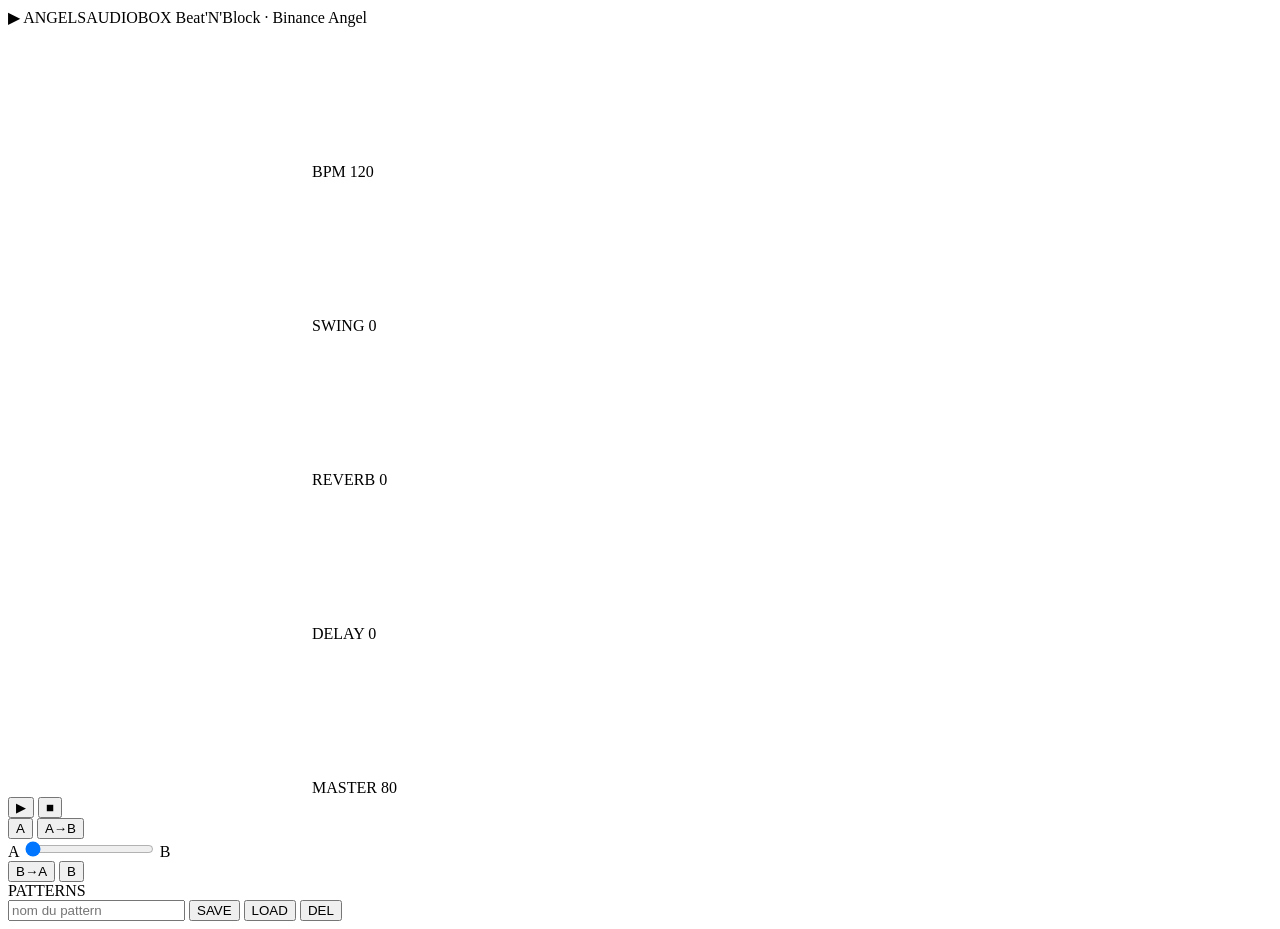
==== web/index.html @ d927934c "init AngelsAudioBox" ====
<!DOCTYPE html>
<html lang="fr">
<head>
  <meta charset="UTF-8" />
  <meta name="viewport" content="width=device-width, initial-scale=1.0" />
  <title>AngelsAudioBox — Beat'N'Block</title>
  <link rel="stylesheet" href="/css/style.css" />
</head>
<body>

<!-- ═══════════════════════════════════════════════════════ HEADER -->
<header class="header">
  <div class="brand">
    <span class="brand-logo">▶</span>
    <span class="brand-name">ANGELS<span class="brand-accent">AUDIO</span>BOX</span>
    <span class="brand-sub">Beat'N'Block · Binance Angel</span>
  </div>

  <div class="global-controls">
    <!-- Global knobs -->
    <div class="knob-group" id="global-knobs">
      <div class="knob-wrap">
        <canvas class="knob" data-name="BPM" data-min="40" data-max="240" data-value="120" data-step="1" tabindex="0"></canvas>
        <span class="knob-label">BPM</span>
        <span class="knob-val" data-for="BPM">120</span>
      </div>
      <div class="knob-wrap">
        <canvas class="knob" data-name="SWING" data-min="0" data-max="100" data-value="0" tabindex="0"></canvas>
        <span class="knob-label">SWING</span>
        <span class="knob-val" data-for="SWING">0</span>
      </div>
      <div class="knob-wrap">
        <canvas class="knob" data-name="REVERB" data-min="0" data-max="100" data-value="0" tabindex="0"></canvas>
        <span class="knob-label">REVERB</span>
        <span class="knob-val" data-for="REVERB">0</span>
      </div>
      <div class="knob-wrap">
        <canvas class="knob" data-name="DELAY" data-min="0" data-max="100" data-value="0" tabindex="0"></canvas>
        <span class="knob-label">DELAY</span>
        <span class="knob-val" data-for="DELAY">0</span>
      </div>
      <div class="knob-wrap">
        <canvas class="knob" data-name="MASTER" data-min="0" data-max="100" data-value="80" tabindex="0"></canvas>
        <span class="knob-label">MASTER</span>
        <span class="knob-val" data-for="MASTER">80</span>
      </div>
    </div>

    <!-- Transport -->
    <div class="transport">
      <button id="btn-play" class="btn-transport btn-play" title="Play / Stop">▶</button>
      <button id="btn-reset" class="btn-transport" title="Reset">■</button>
    </div>
  </div>
</header>

<!-- ═══════════════════════════════════════════════════════ A/B SYSTEM -->
<section class="ab-bar">
  <button id="btn-a" class="ab-btn active" data-set="A">A</button>
  <button id="btn-copy-ab" class="ab-copy" title="Copy A → B">A→B</button>
  <div class="crossfader-wrap">
    <span class="cf-label">A</span>
    <input type="range" id="crossfader" min="0" max="100" value="0" class="crossfader" />
    <span class="cf-label">B</span>
  </div>
  <button id="btn-copy-ba" class="ab-copy" title="Copy B → A">B→A</button>
  <button id="btn-b" class="ab-btn" data-set="B">B</button>
</section>

<!-- ═══════════════════════════════════════════════════════ TRACKS -->
<main class="tracks-container" id="tracks-container">
  <!-- Tracks injected by track.js -->
</main>

<!-- ═══════════════════════════════════════════════════════ PATTERNS BAR -->
<footer class="patterns-bar">
  <span class="patterns-label">PATTERNS</span>
  <div class="patterns-list" id="patterns-list"></div>
  <input type="text" id="pattern-name" class="pattern-input" placeholder="nom du pattern" />
  <button id="btn-save" class="btn-pattern">SAVE</button>
  <button id="btn-load" class="btn-pattern">LOAD</button>
  <button id="btn-delete" class="btn-pattern btn-del">DEL</button>
</footer>

<!-- ═══════════════════════════════════════════════════════ SCRIPTS -->
<script src="/js/knob.js"></script>
<script src="/js/expressions.js"></script>
<script src="/js/audio.js"></script>
<script src="/js/sequencer.js"></script>
<script src="/js/track.js"></script>
<script src="/js/ab-system.js"></script>
<script src="/js/ws-client.js"></script>
<script src="/js/app.js"></script>
</body>
</html>
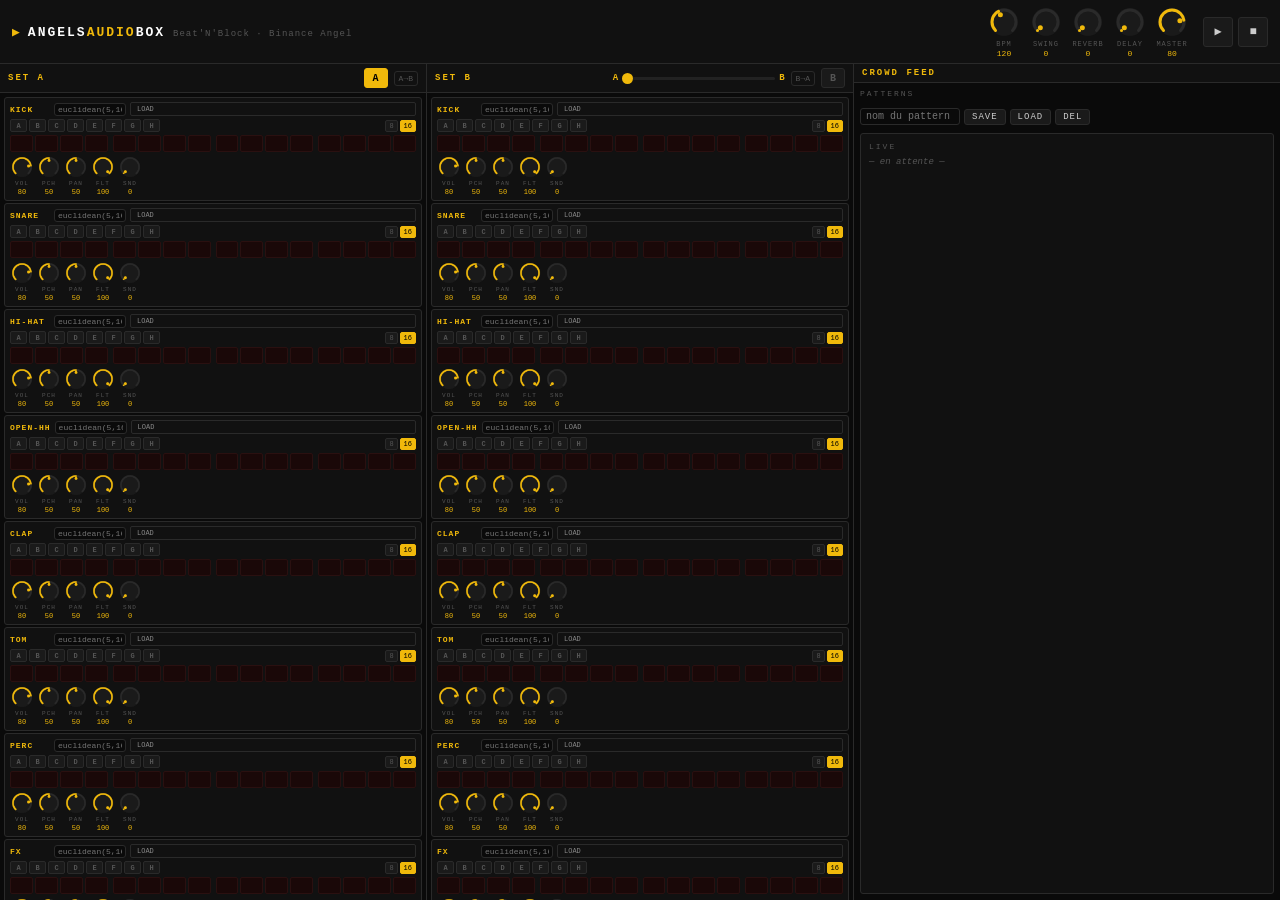
==== commit 30b0e627: "add samples and web for v1.0 release Co-Authored-By: Claude Sonnet 4.6 <noreply@anthropic.com>" ====
--- a/web/index.html
+++ b/web/index.html
@@ -4,11 +4,11 @@
   <meta charset="UTF-8" />
   <meta name="viewport" content="width=device-width, initial-scale=1.0" />
   <title>AngelsAudioBox — Beat'N'Block</title>
-  <link rel="stylesheet" href="/css/style.css" />
+  <link rel="stylesheet" href="css/style.css" />
 </head>
 <body>
 
-<!-- ═══════════════════════════════════════════════════════ HEADER -->
+<!-- ═══════════════════════════════════ HEADER -->
 <header class="header">
   <div class="brand">
     <span class="brand-logo">▶</span>
@@ -17,7 +17,6 @@
   </div>
 
   <div class="global-controls">
-    <!-- Global knobs -->
     <div class="knob-group" id="global-knobs">
       <div class="knob-wrap">
         <canvas class="knob" data-name="BPM" data-min="40" data-max="240" data-value="120" data-step="1" tabindex="0"></canvas>
@@ -46,7 +45,6 @@
       </div>
     </div>
 
-    <!-- Transport -->
     <div class="transport">
       <button id="btn-play" class="btn-transport btn-play" title="Play / Stop">▶</button>
       <button id="btn-reset" class="btn-transport" title="Reset">■</button>
@@ -54,42 +52,70 @@
   </div>
 </header>
 
-<!-- ═══════════════════════════════════════════════════════ A/B SYSTEM -->
-<section class="ab-bar">
-  <button id="btn-a" class="ab-btn active" data-set="A">A</button>
-  <button id="btn-copy-ab" class="ab-copy" title="Copy A → B">A→B</button>
-  <div class="crossfader-wrap">
-    <span class="cf-label">A</span>
-    <input type="range" id="crossfader" min="0" max="100" value="0" class="crossfader" />
-    <span class="cf-label">B</span>
-  </div>
-  <button id="btn-copy-ba" class="ab-copy" title="Copy B → A">B→A</button>
-  <button id="btn-b" class="ab-btn" data-set="B">B</button>
-</section>
+<!-- ═══════════════════════════════════ 3-COLUMN GRID -->
+<main class="main-grid">
 
-<!-- ═══════════════════════════════════════════════════════ TRACKS -->
-<main class="tracks-container" id="tracks-container">
-  <!-- Tracks injected by track.js -->
+  <!-- ── COL 1 : SET A ── -->
+  <section class="set-col" id="col-a">
+    <div class="set-header">
+      <span class="set-label">SET A</span>
+      <button class="ab-btn active" id="btn-a">A</button>
+      <button class="ab-copy" id="btn-copy-ab" title="Copy A → B">A→B</button>
+    </div>
+    <div class="tracks-container" id="tracks-a"></div>
+  </section>
+
+  <!-- ── COL 2 : SET B ── -->
+  <section class="set-col" id="col-b">
+    <div class="set-header">
+      <span class="set-label">SET B</span>
+      <div class="crossfader-wrap">
+        <span class="cf-label">A</span>
+        <input type="range" id="crossfader" min="0" max="100" value="0" class="crossfader" />
+        <span class="cf-label">B</span>
+      </div>
+      <button class="ab-copy" id="btn-copy-ba" title="Copy B → A">B→A</button>
+      <button class="ab-btn" id="btn-b">B</button>
+    </div>
+    <div class="tracks-container" id="tracks-b"></div>
+  </section>
+
+  <!-- ── COL 3 : CROWD FEED ── -->
+  <section class="set-col" id="col-crowd">
+    <div class="set-header">
+      <span class="set-label">CROWD FEED</span>
+    </div>
+    <div class="crowd-feed">
+
+      <div class="patterns-section">
+        <span class="patterns-label">PATTERNS</span>
+        <div class="patterns-list" id="patterns-list"></div>
+        <div class="pattern-row">
+          <input type="text" id="pattern-name" class="pattern-input" placeholder="nom du pattern" />
+          <button id="btn-save"   class="btn-pattern">SAVE</button>
+          <button id="btn-load"   class="btn-pattern">LOAD</button>
+          <button id="btn-delete" class="btn-pattern btn-del">DEL</button>
+        </div>
+      </div>
+
+      <div class="crowd-live" id="crowd-live">
+        <div class="crowd-title">LIVE</div>
+        <div class="crowd-empty" id="crowd-empty">— en attente —</div>
+      </div>
+
+    </div>
+  </section>
+
 </main>
 
-<!-- ═══════════════════════════════════════════════════════ PATTERNS BAR -->
-<footer class="patterns-bar">
-  <span class="patterns-label">PATTERNS</span>
-  <div class="patterns-list" id="patterns-list"></div>
-  <input type="text" id="pattern-name" class="pattern-input" placeholder="nom du pattern" />
-  <button id="btn-save" class="btn-pattern">SAVE</button>
-  <button id="btn-load" class="btn-pattern">LOAD</button>
-  <button id="btn-delete" class="btn-pattern btn-del">DEL</button>
-</footer>
-
-<!-- ═══════════════════════════════════════════════════════ SCRIPTS -->
-<script src="/js/knob.js"></script>
-<script src="/js/expressions.js"></script>
-<script src="/js/audio.js"></script>
-<script src="/js/sequencer.js"></script>
-<script src="/js/track.js"></script>
-<script src="/js/ab-system.js"></script>
-<script src="/js/ws-client.js"></script>
-<script src="/js/app.js"></script>
+<!-- ═══════════════════════════════════ SCRIPTS -->
+<script src="js/knob.js"></script>
+<script src="js/expressions.js"></script>
+<script src="js/audio.js"></script>
+<script src="js/sequencer.js"></script>
+<script src="js/track.js"></script>
+<script src="js/ab-system.js"></script>
+<script src="js/ws-client.js"></script>
+<script src="js/app.js"></script>
 </body>
 </html>
--- a/web/css/style.css
+++ b/web/css/style.css
@@ -0,0 +1,494 @@
+/* ── Reset & base ─────────────────────────────────────────────────────── */
+*, *::before, *::after { box-sizing: border-box; margin: 0; padding: 0; }
+
+:root {
+  --yellow:         #F0B90B;
+  --yellow-dim:     #a07a06;
+  --bg:             #0a0a0a;
+  --bg2:            #111111;
+  --bg3:            #1a1a1a;
+  --bg4:            #222222;
+  --border:         #2a2a2a;
+  --text:           #cccccc;
+  --text-dim:       #555555;
+  --step-off-bg:    #1a0808;
+  --step-off-bd:    #2a1010;
+  --step-on-bg:     #dd2200;
+  --step-on-bd:     #ff3300;
+  --step-cur-bg:    #ff6644;
+  --radius:         3px;
+  --font:           'Courier New', Courier, monospace;
+}
+
+html, body {
+  background: var(--bg);
+  color: var(--text);
+  font-family: var(--font);
+  font-size: 11px;
+  height: 100vh;
+  overflow: hidden;
+  display: flex;
+  flex-direction: column;
+}
+
+::-webkit-scrollbar { width: 4px; background: var(--bg2); }
+::-webkit-scrollbar-thumb { background: var(--bg4); border-radius: 2px; }
+::selection { background: var(--yellow); color: #000; }
+
+/* ── Header ───────────────────────────────────────────────────────────── */
+.header {
+  display: flex;
+  align-items: center;
+  justify-content: space-between;
+  padding: 5px 12px;
+  background: var(--bg2);
+  border-bottom: 1px solid var(--border);
+  flex-shrink: 0;
+  gap: 12px;
+}
+
+.brand { display: flex; align-items: baseline; gap: 8px; }
+.brand-logo { color: var(--yellow); font-size: 13px; }
+.brand-name { font-size: 13px; font-weight: bold; letter-spacing: 2px; color: #fff; }
+.brand-accent { color: var(--yellow); }
+.brand-sub { font-size: 9px; color: var(--text-dim); letter-spacing: 1px; }
+
+.global-controls { display: flex; align-items: center; gap: 14px; }
+
+/* ── Knob ─────────────────────────────────────────────────────────────── */
+.knob-group { display: flex; gap: 8px; align-items: flex-end; }
+
+.knob-wrap {
+  display: flex;
+  flex-direction: column;
+  align-items: center;
+  gap: 1px;
+}
+
+.knob {
+  width: 34px;
+  height: 34px;
+  cursor: ns-resize;
+  border-radius: 50%;
+  outline: none;
+  display: block;
+}
+.knob:focus { box-shadow: 0 0 0 2px var(--yellow); }
+
+.knob-label {
+  font-size: 7px;
+  letter-spacing: 1px;
+  color: var(--text-dim);
+  text-transform: uppercase;
+}
+.knob-val {
+  font-size: 8px;
+  color: var(--yellow);
+  min-width: 22px;
+  text-align: center;
+}
+
+/* ── Transport ────────────────────────────────────────────────────────── */
+.transport { display: flex; gap: 5px; }
+
+.btn-transport {
+  background: var(--bg3);
+  border: 1px solid var(--border);
+  color: var(--text);
+  font-family: var(--font);
+  font-size: 12px;
+  width: 30px;
+  height: 30px;
+  border-radius: var(--radius);
+  cursor: pointer;
+  display: flex;
+  align-items: center;
+  justify-content: center;
+  transition: background 0.1s, color 0.1s;
+}
+.btn-transport:hover { background: var(--bg4); color: var(--yellow); }
+.btn-play.playing { color: var(--yellow); border-color: var(--yellow); box-shadow: 0 0 8px #F0B90B44; }
+
+/* ── Main 3-column grid ───────────────────────────────────────────────── */
+.main-grid {
+  display: grid;
+  grid-template-columns: 1fr 1fr 1fr;
+  flex: 1;
+  overflow: hidden;
+  gap: 1px;
+  background: var(--border);
+}
+
+/* ── Set column ───────────────────────────────────────────────────────── */
+.set-col {
+  display: flex;
+  flex-direction: column;
+  overflow: hidden;
+  background: var(--bg);
+}
+
+.set-header {
+  display: flex;
+  align-items: center;
+  gap: 6px;
+  padding: 4px 8px;
+  background: var(--bg2);
+  border-bottom: 1px solid var(--border);
+  flex-shrink: 0;
+}
+
+.set-label {
+  font-size: 9px;
+  font-weight: bold;
+  letter-spacing: 2px;
+  color: var(--yellow);
+  flex: 1;
+}
+
+/* ── A/B controls ─────────────────────────────────────────────────────── */
+.ab-btn {
+  background: var(--bg3);
+  border: 1px solid var(--border);
+  color: var(--text-dim);
+  font-family: var(--font);
+  font-size: 10px;
+  font-weight: bold;
+  width: 24px;
+  height: 20px;
+  border-radius: var(--radius);
+  cursor: pointer;
+  transition: all 0.1s;
+}
+.ab-btn.active { background: var(--yellow); color: #000; border-color: var(--yellow); }
+.ab-btn:hover:not(.active) { border-color: var(--yellow); color: var(--yellow); }
+
+.ab-copy {
+  background: transparent;
+  border: 1px solid var(--border);
+  color: var(--text-dim);
+  font-family: var(--font);
+  font-size: 8px;
+  padding: 2px 4px;
+  border-radius: var(--radius);
+  cursor: pointer;
+}
+.ab-copy:hover { border-color: var(--yellow); color: var(--yellow); }
+
+.crossfader-wrap { display: flex; align-items: center; gap: 4px; flex: 1; }
+.cf-label { font-size: 9px; font-weight: bold; color: var(--yellow); }
+
+.crossfader {
+  flex: 1;
+  -webkit-appearance: none;
+  appearance: none;
+  height: 3px;
+  background: var(--bg4);
+  border-radius: 2px;
+  outline: none;
+}
+.crossfader::-webkit-slider-thumb {
+  -webkit-appearance: none;
+  width: 11px; height: 11px;
+  background: var(--yellow);
+  border-radius: 50%;
+  cursor: pointer;
+}
+.crossfader::-moz-range-thumb {
+  width: 11px; height: 11px;
+  background: var(--yellow);
+  border-radius: 50%;
+  cursor: pointer;
+  border: none;
+}
+
+/* ── Tracks container ─────────────────────────────────────────────────── */
+.tracks-container {
+  display: flex;
+  flex-direction: column;
+  gap: 2px;
+  padding: 4px;
+  overflow-y: auto;
+  flex: 1;
+}
+
+/* ── Track ────────────────────────────────────────────────────────────── */
+.track {
+  display: flex;
+  flex-direction: column;
+  gap: 3px;
+  background: var(--bg2);
+  border: 1px solid var(--border);
+  border-radius: var(--radius);
+  padding: 4px 5px;
+  transition: border-color 0.15s;
+}
+.track:hover { border-color: #303030; }
+.track.drag-over { border-color: var(--yellow); }
+
+/* Row 1: name + expr + drop */
+.track-top {
+  display: flex;
+  align-items: center;
+  gap: 4px;
+}
+
+.track-name {
+  font-size: 8px;
+  font-weight: bold;
+  color: var(--yellow);
+  letter-spacing: 1px;
+  text-transform: uppercase;
+  white-space: nowrap;
+  min-width: 40px;
+}
+
+.track-expr {
+  background: var(--bg);
+  border: 1px solid var(--border);
+  color: var(--yellow);
+  font-family: var(--font);
+  font-size: 8px;
+  padding: 1px 3px;
+  border-radius: var(--radius);
+  width: 72px;
+  flex-shrink: 0;
+  outline: none;
+}
+.track-expr:focus { border-color: var(--yellow); }
+.track-expr.error { border-color: #ff4400; color: #ff4400; }
+
+.sample-drop {
+  border: 1px dashed var(--border);
+  border-radius: var(--radius);
+  padding: 1px 5px;
+  font-size: 8px;
+  color: var(--text-dim);
+  cursor: pointer;
+  overflow: hidden;
+  text-overflow: ellipsis;
+  white-space: nowrap;
+  flex: 1;
+  min-width: 0;
+  transition: border-color 0.1s, color 0.1s;
+}
+.sample-drop:hover, .track.drag-over .sample-drop { border-color: var(--yellow); color: var(--yellow); }
+.sample-drop.loaded { border-color: var(--yellow-dim); color: var(--text); border-style: solid; }
+
+.drop-btn {
+  cursor: pointer;
+  font-size: 7px;
+  color: #888;
+  border: 1px solid #2a2a2a;
+  padding: 2px 6px;
+  border-radius: 2px;
+  white-space: nowrap;
+  margin-left: auto;
+  transition: all 0.1s;
+}
+.drop-btn:hover {
+  border-color: #F0B90B;
+  color: #F0B90B;
+}
+
+/* Row 2: slots A–H + steps toggle */
+.track-slots {
+  display: flex;
+  align-items: center;
+  gap: 2px;
+}
+
+.slot-btn {
+  background: var(--bg3);
+  border: 1px solid var(--border);
+  color: var(--text-dim);
+  font-family: var(--font);
+  font-size: 7px;
+  font-weight: bold;
+  width: 17px;
+  height: 13px;
+  border-radius: 2px;
+  cursor: pointer;
+  padding: 0;
+  transition: all 0.08s;
+  line-height: 13px;
+  text-align: center;
+}
+.slot-btn:hover { border-color: var(--yellow); color: var(--yellow); }
+.slot-btn.filled { border-color: #dd2200; color: #dd2200; }
+.slot-btn.active { background: var(--yellow); color: #000; border-color: var(--yellow); }
+
+.slot-sep { flex: 1; }
+
+.steps-toggle { display: flex; gap: 2px; margin-left: 2px; }
+.steps-btn {
+  background: var(--bg3);
+  border: 1px solid var(--border);
+  color: var(--text-dim);
+  font-family: var(--font);
+  font-size: 7px;
+  padding: 1px 3px;
+  border-radius: 2px;
+  cursor: pointer;
+}
+.steps-btn.active { background: var(--yellow); color: #000; border-color: var(--yellow); }
+
+/* Row 3: step grid */
+.track-grid { display: flex; flex-direction: column; gap: 2px; }
+
+.step-row {
+  display: flex;
+  gap: 2px;
+  align-items: center;
+}
+
+.step {
+  flex: 1;
+  min-width: 12px;
+  max-width: 26px;
+  height: 17px;
+  background: var(--step-off-bg);
+  border: 1px solid var(--step-off-bd);
+  border-radius: 2px;
+  cursor: pointer;
+  position: relative;
+  user-select: none;
+  transition: background 0.04s;
+  flex-shrink: 0;
+}
+
+.step.active {
+  background: var(--step-on-bg);
+  border-color: var(--step-on-bd);
+  box-shadow: 0 0 4px #dd220066;
+}
+
+.step.current {
+  background: var(--step-cur-bg);
+  outline: 1px solid #fff;
+  outline-offset: -2px;
+}
+.step.active.current {
+  background: var(--step-cur-bg);
+  outline: 1px solid #fff;
+  outline-offset: -2px;
+}
+
+/* beat group spacing every 4 steps */
+.step-row.s16 .step:nth-child(4n+1):not(:first-child) { margin-left: 3px; }
+
+/* Row 4: knobs */
+.track-knobs {
+  display: flex;
+  gap: 3px;
+  align-items: flex-end;
+}
+.track-knobs .knob { width: 24px; height: 24px; }
+.track-knobs .knob-label { font-size: 6px; }
+.track-knobs .knob-val { font-size: 7px; min-width: 18px; }
+
+/* ── Crowd feed column ────────────────────────────────────────────────── */
+.crowd-feed {
+  flex: 1;
+  overflow-y: auto;
+  padding: 6px;
+  display: flex;
+  flex-direction: column;
+  gap: 8px;
+}
+
+/* Patterns section */
+.patterns-section {
+  display: flex;
+  flex-direction: column;
+  gap: 5px;
+}
+
+.patterns-label {
+  font-size: 8px;
+  letter-spacing: 2px;
+  color: var(--text-dim);
+}
+
+.patterns-list { display: flex; gap: 3px; flex-wrap: wrap; }
+
+.pattern-chip {
+  background: var(--bg3);
+  border: 1px solid var(--border);
+  color: var(--text);
+  font-family: var(--font);
+  font-size: 9px;
+  padding: 2px 6px;
+  border-radius: var(--radius);
+  cursor: pointer;
+  transition: all 0.1s;
+}
+.pattern-chip:hover { border-color: var(--yellow); color: var(--yellow); }
+.pattern-chip.selected { background: var(--yellow); color: #000; border-color: var(--yellow); }
+
+.pattern-row {
+  display: flex;
+  gap: 4px;
+  align-items: center;
+  flex-wrap: wrap;
+}
+
+.pattern-input {
+  background: var(--bg);
+  border: 1px solid var(--border);
+  color: var(--yellow);
+  font-family: var(--font);
+  font-size: 10px;
+  padding: 2px 5px;
+  border-radius: var(--radius);
+  outline: none;
+  width: 100px;
+}
+.pattern-input:focus { border-color: var(--yellow); }
+
+.btn-pattern {
+  background: var(--bg3);
+  border: 1px solid var(--border);
+  color: var(--text);
+  font-family: var(--font);
+  font-size: 9px;
+  letter-spacing: 1px;
+  padding: 2px 7px;
+  border-radius: var(--radius);
+  cursor: pointer;
+  transition: all 0.1s;
+}
+.btn-pattern:hover { border-color: var(--yellow); color: var(--yellow); }
+.btn-del:hover { border-color: #ff4400; color: #ff4400; }
+
+/* Crowd live feed */
+.crowd-live {
+  flex: 1;
+  border: 1px solid var(--border);
+  border-radius: var(--radius);
+  background: var(--bg2);
+  padding: 8px;
+  overflow-y: auto;
+  min-height: 80px;
+}
+
+.crowd-title {
+  font-size: 8px;
+  letter-spacing: 2px;
+  color: var(--text-dim);
+  margin-bottom: 6px;
+}
+
+.crowd-item {
+  padding: 3px 0;
+  border-bottom: 1px solid var(--border);
+  font-size: 9px;
+  color: var(--text-dim);
+}
+.crowd-item:last-child { border-bottom: none; }
+.crowd-item .crowd-tag { color: var(--yellow); }
+
+.crowd-empty {
+  font-size: 9px;
+  color: var(--text-dim);
+  font-style: italic;
+}
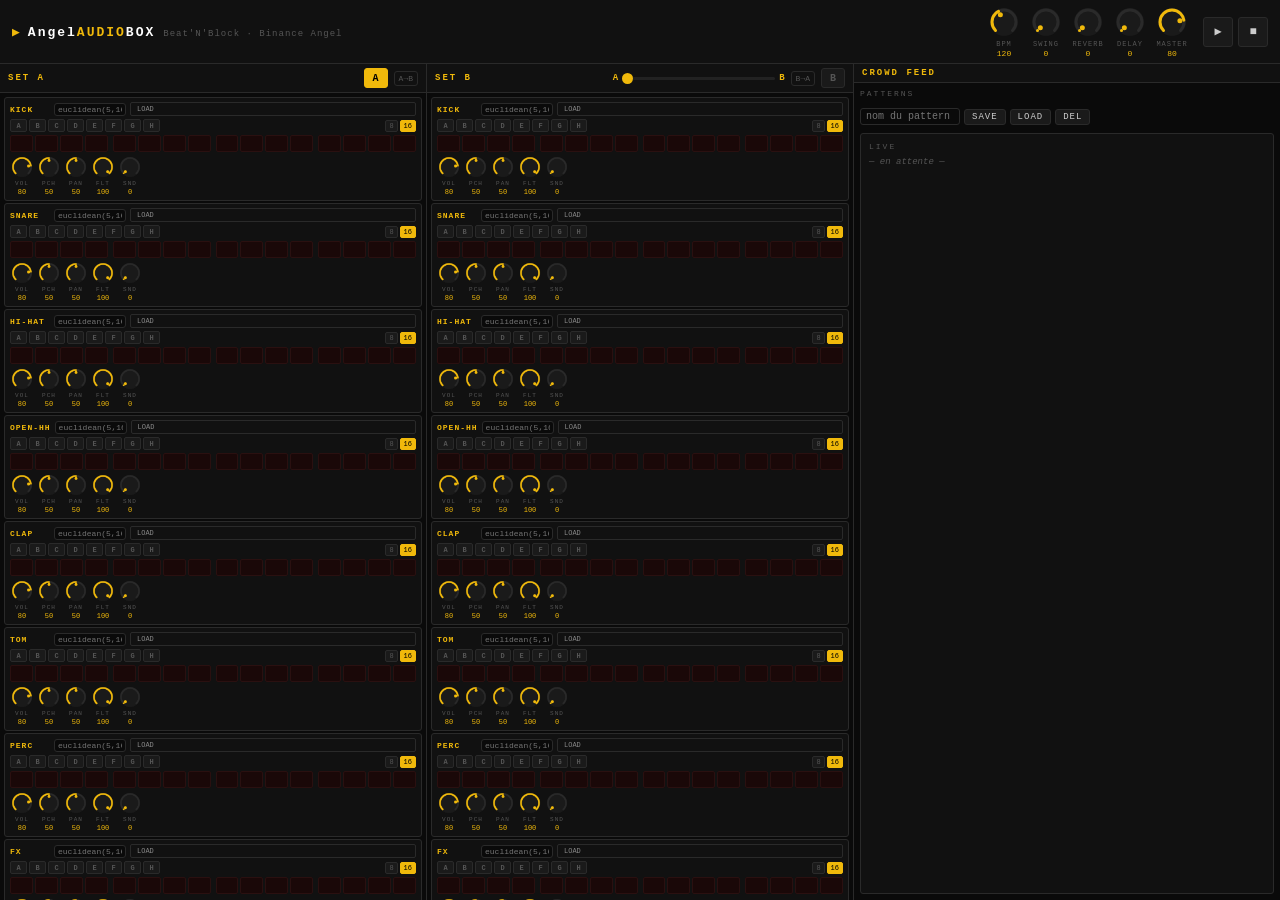
==== commit d714d5a5: "Update index.html" ====
--- a/web/index.html
+++ b/web/index.html
@@ -3,7 +3,7 @@
 <head>
   <meta charset="UTF-8" />
   <meta name="viewport" content="width=device-width, initial-scale=1.0" />
-  <title>AngelsAudioBox — Beat'N'Block</title>
+  <title>Live Drum Machine</title>
   <link rel="stylesheet" href="css/style.css" />
 </head>
 <body>
@@ -12,7 +12,7 @@
 <header class="header">
   <div class="brand">
     <span class="brand-logo">▶</span>
-    <span class="brand-name">ANGELS<span class="brand-accent">AUDIO</span>BOX</span>
+    <span class="brand-name">Angel<span class="brand-accent">AUDIO</span>BOX</span>
     <span class="brand-sub">Beat'N'Block · Binance Angel</span>
   </div>
 
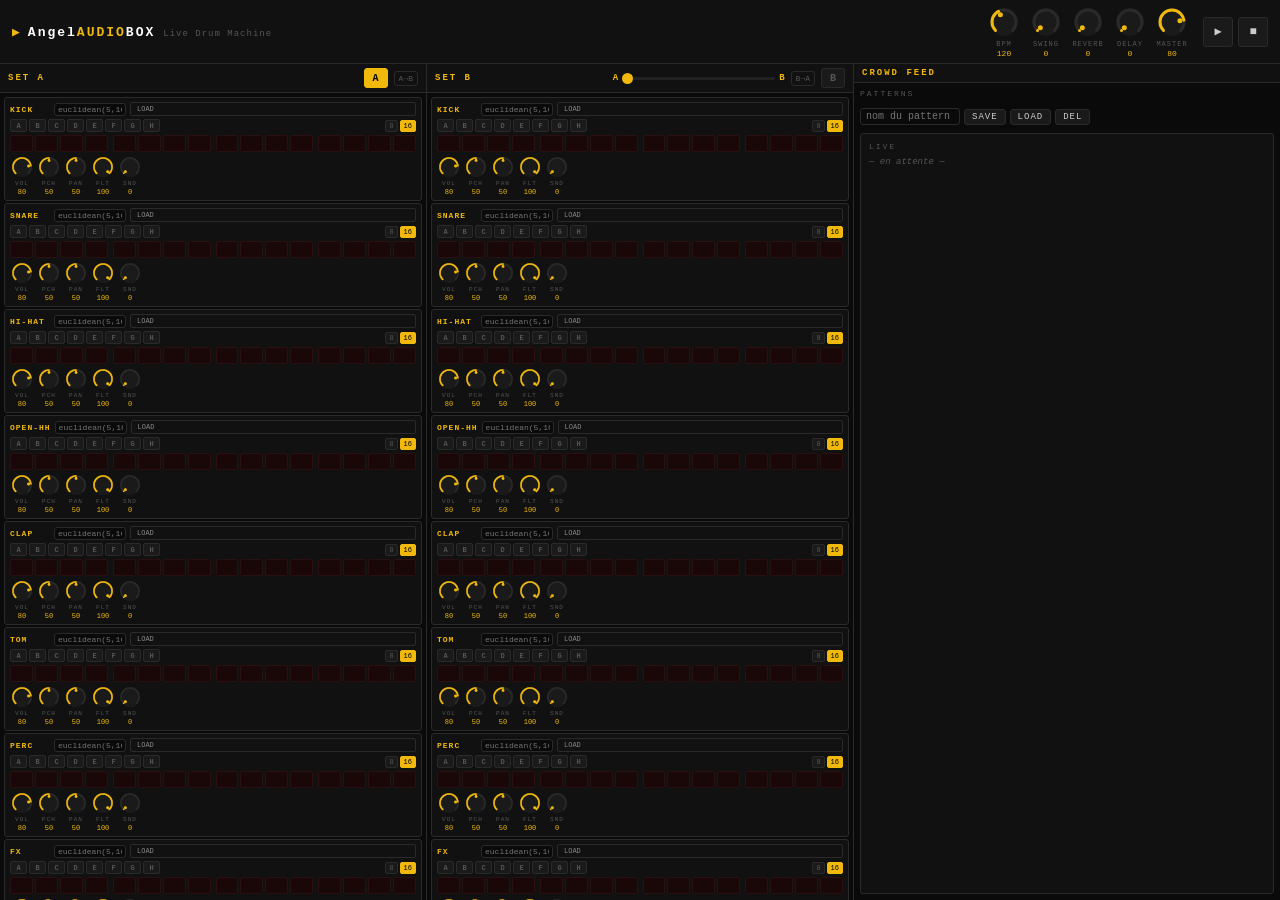
==== commit 4fc42dd9: "neutral branding" ====
--- a/web/index.html
+++ b/web/index.html
@@ -3,7 +3,7 @@
 <head>
   <meta charset="UTF-8" />
   <meta name="viewport" content="width=device-width, initial-scale=1.0" />
-  <title>Live Drum Machine</title>
+  <title>AngelsAudioBox — Live Drum Machine</title>
   <link rel="stylesheet" href="css/style.css" />
 </head>
 <body>
@@ -13,7 +13,7 @@
   <div class="brand">
     <span class="brand-logo">▶</span>
     <span class="brand-name">Angel<span class="brand-accent">AUDIO</span>BOX</span>
-    <span class="brand-sub">Beat'N'Block · Binance Angel</span>
+    <span class="brand-sub">Live Drum Machine</span>
   </div>
 
   <div class="global-controls">
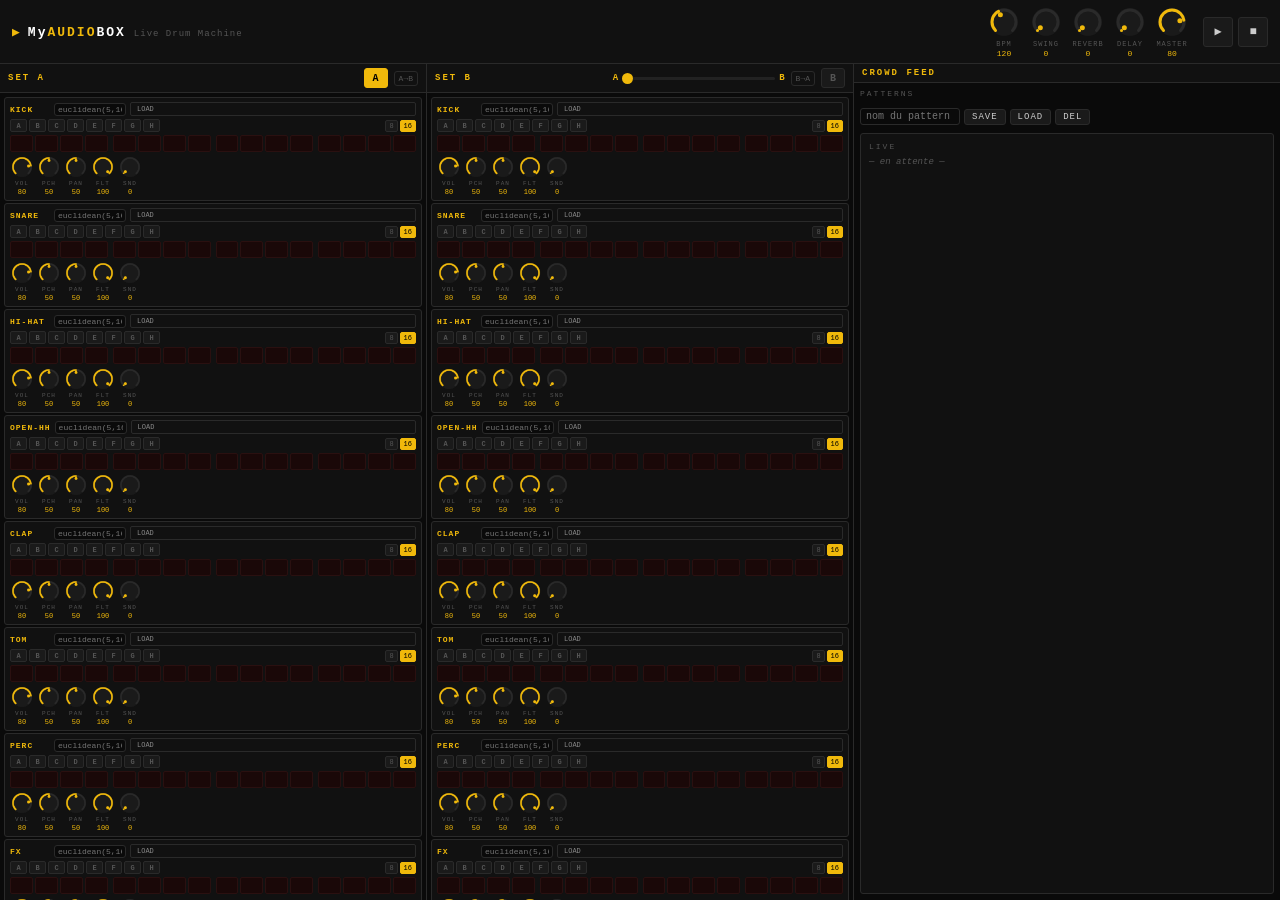
==== commit 25057188: "rename to MyAudioBox" ====
--- a/web/index.html
+++ b/web/index.html
@@ -3,7 +3,7 @@
 <head>
   <meta charset="UTF-8" />
   <meta name="viewport" content="width=device-width, initial-scale=1.0" />
-  <title>AngelsAudioBox — Live Drum Machine</title>
+  <title>MyAudioBox — Live Drum Machine</title>
   <link rel="stylesheet" href="css/style.css" />
 </head>
 <body>
@@ -12,7 +12,7 @@
 <header class="header">
   <div class="brand">
     <span class="brand-logo">▶</span>
-    <span class="brand-name">Angel<span class="brand-accent">AUDIO</span>BOX</span>
+    <span class="brand-name">My<span class="brand-accent">AUDIO</span>BOX</span>
     <span class="brand-sub">Live Drum Machine</span>
   </div>
 
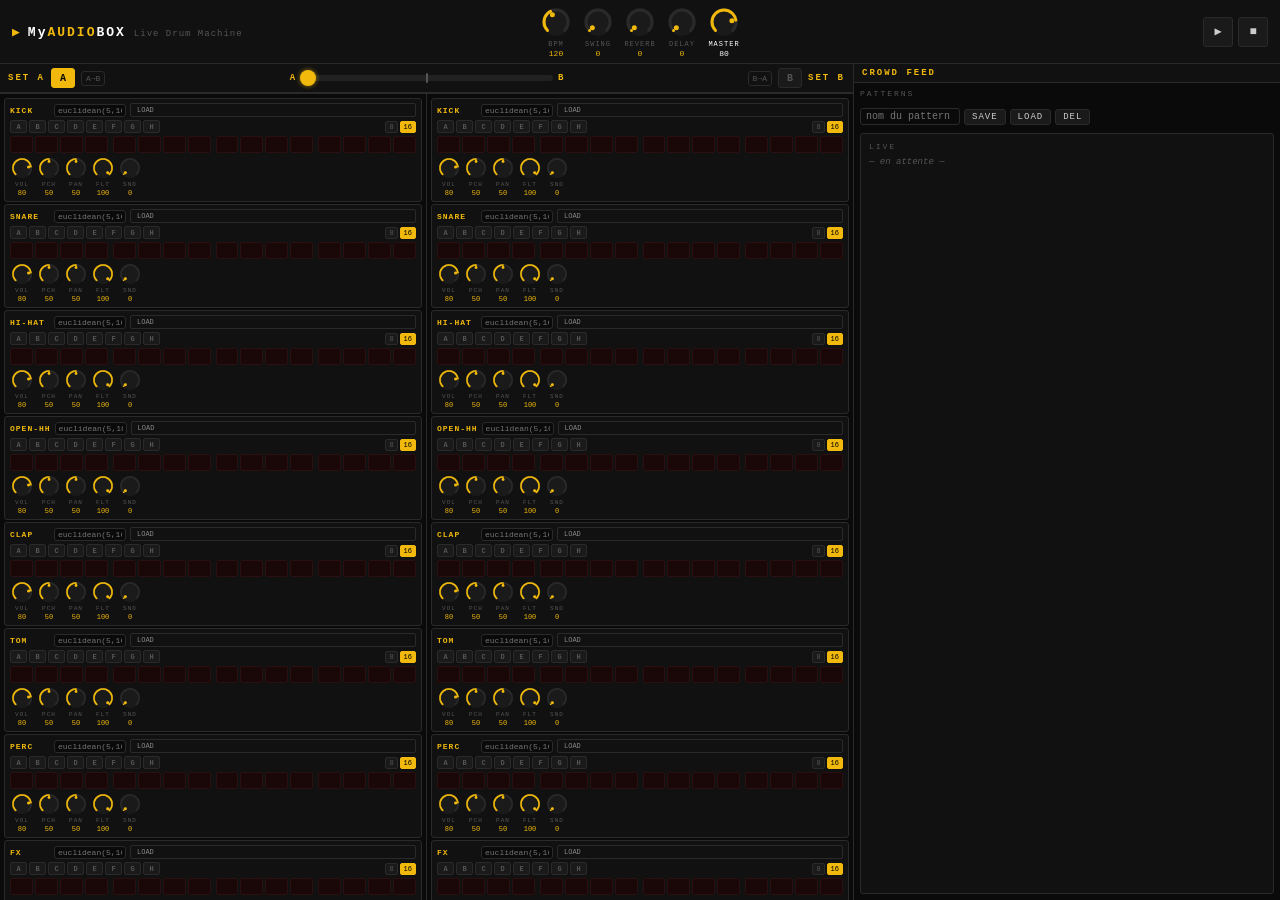
==== commit bef73e5b: "UI: crossfader visible, step cursor on Set B, unified AB header, centered knobs, MASTER in white" ====
--- a/web/index.html
+++ b/web/index.html
@@ -16,67 +16,74 @@
     <span class="brand-sub">Live Drum Machine</span>
   </div>
 
-  <div class="global-controls">
-    <div class="knob-group" id="global-knobs">
-      <div class="knob-wrap">
-        <canvas class="knob" data-name="BPM" data-min="40" data-max="240" data-value="120" data-step="1" tabindex="0"></canvas>
-        <span class="knob-label">BPM</span>
-        <span class="knob-val" data-for="BPM">120</span>
-      </div>
-      <div class="knob-wrap">
-        <canvas class="knob" data-name="SWING" data-min="0" data-max="100" data-value="0" tabindex="0"></canvas>
-        <span class="knob-label">SWING</span>
-        <span class="knob-val" data-for="SWING">0</span>
-      </div>
-      <div class="knob-wrap">
-        <canvas class="knob" data-name="REVERB" data-min="0" data-max="100" data-value="0" tabindex="0"></canvas>
-        <span class="knob-label">REVERB</span>
-        <span class="knob-val" data-for="REVERB">0</span>
-      </div>
-      <div class="knob-wrap">
-        <canvas class="knob" data-name="DELAY" data-min="0" data-max="100" data-value="0" tabindex="0"></canvas>
-        <span class="knob-label">DELAY</span>
-        <span class="knob-val" data-for="DELAY">0</span>
-      </div>
-      <div class="knob-wrap">
-        <canvas class="knob" data-name="MASTER" data-min="0" data-max="100" data-value="80" tabindex="0"></canvas>
-        <span class="knob-label">MASTER</span>
-        <span class="knob-val" data-for="MASTER">80</span>
-      </div>
+  <div class="knob-group" id="global-knobs">
+    <div class="knob-wrap">
+      <canvas class="knob" data-name="BPM" data-min="40" data-max="240" data-value="120" data-step="1" tabindex="0"></canvas>
+      <span class="knob-label">BPM</span>
+      <span class="knob-val" data-for="BPM">120</span>
     </div>
+    <div class="knob-wrap">
+      <canvas class="knob" data-name="SWING" data-min="0" data-max="100" data-value="0" tabindex="0"></canvas>
+      <span class="knob-label">SWING</span>
+      <span class="knob-val" data-for="SWING">0</span>
+    </div>
+    <div class="knob-wrap">
+      <canvas class="knob" data-name="REVERB" data-min="0" data-max="100" data-value="0" tabindex="0"></canvas>
+      <span class="knob-label">REVERB</span>
+      <span class="knob-val" data-for="REVERB">0</span>
+    </div>
+    <div class="knob-wrap">
+      <canvas class="knob" data-name="DELAY" data-min="0" data-max="100" data-value="0" tabindex="0"></canvas>
+      <span class="knob-label">DELAY</span>
+      <span class="knob-val" data-for="DELAY">0</span>
+    </div>
+    <div class="knob-wrap knob-wrap--master">
+      <canvas class="knob" data-name="MASTER" data-min="0" data-max="100" data-value="80" tabindex="0"></canvas>
+      <span class="knob-label">MASTER</span>
+      <span class="knob-val" data-for="MASTER">80</span>
+    </div>
+  </div>
 
-    <div class="transport">
-      <button id="btn-play" class="btn-transport btn-play" title="Play / Stop">▶</button>
-      <button id="btn-reset" class="btn-transport" title="Reset">■</button>
-    </div>
+  <div class="transport">
+    <button id="btn-play" class="btn-transport btn-play" title="Play / Stop">▶</button>
+    <button id="btn-reset" class="btn-transport" title="Reset">■</button>
   </div>
 </header>
 
 <!-- ═══════════════════════════════════ 3-COLUMN GRID -->
 <main class="main-grid">
 
-  <!-- ── COL 1 : SET A ── -->
-  <section class="set-col" id="col-a">
-    <div class="set-header">
+  <!-- ── HEADER A/B (spans col-a + col-b) ── -->
+  <div class="ab-header">
+    <div class="ab-side">
       <span class="set-label">SET A</span>
       <button class="ab-btn active" id="btn-a">A</button>
       <button class="ab-copy" id="btn-copy-ab" title="Copy A → B">A→B</button>
     </div>
+    <div class="crossfader-wrap">
+      <div class="cf-track">
+        <span class="cf-label">A</span>
+        <div class="cf-slider">
+          <input type="range" id="crossfader" min="0" max="100" value="0" class="crossfader" />
+          <span class="cf-center"></span>
+        </div>
+        <span class="cf-label">B</span>
+      </div>
+    </div>
+    <div class="ab-side ab-side-b">
+      <button class="ab-copy" id="btn-copy-ba" title="Copy B → A">B→A</button>
+      <button class="ab-btn" id="btn-b">B</button>
+      <span class="set-label">SET B</span>
+    </div>
+  </div>
+
+  <!-- ── COL 1 : SET A ── -->
+  <section class="set-col" id="col-a">
     <div class="tracks-container" id="tracks-a"></div>
   </section>
 
   <!-- ── COL 2 : SET B ── -->
   <section class="set-col" id="col-b">
-    <div class="set-header">
-      <span class="set-label">SET B</span>
-      <div class="crossfader-wrap">
-        <span class="cf-label">A</span>
-        <input type="range" id="crossfader" min="0" max="100" value="0" class="crossfader" />
-        <span class="cf-label">B</span>
-      </div>
-      <button class="ab-copy" id="btn-copy-ba" title="Copy B → A">B→A</button>
-      <button class="ab-btn" id="btn-b">B</button>
-    </div>
     <div class="tracks-container" id="tracks-b"></div>
   </section>
 
--- a/web/css/style.css
+++ b/web/css/style.css
@@ -39,7 +39,6 @@
 .header {
   display: flex;
   align-items: center;
-  justify-content: space-between;
   padding: 5px 12px;
   background: var(--bg2);
   border-bottom: 1px solid var(--border);
@@ -47,13 +46,13 @@
   gap: 12px;
 }
 
-.brand { display: flex; align-items: baseline; gap: 8px; }
+.brand { display: flex; align-items: baseline; gap: 8px; flex: 1; }
 .brand-logo { color: var(--yellow); font-size: 13px; }
 .brand-name { font-size: 13px; font-weight: bold; letter-spacing: 2px; color: #fff; }
 .brand-accent { color: var(--yellow); }
 .brand-sub { font-size: 9px; color: var(--text-dim); letter-spacing: 1px; }
 
-.global-controls { display: flex; align-items: center; gap: 14px; }
+.transport { flex: 1; display: flex; justify-content: flex-end; gap: 5px; }
 
 /* ── Knob ─────────────────────────────────────────────────────────────── */
 .knob-group { display: flex; gap: 8px; align-items: flex-end; }
@@ -88,8 +87,10 @@
   text-align: center;
 }
 
+.knob-wrap--master .knob-label,
+.knob-wrap--master .knob-val { color: #fff; }
+
 /* ── Transport ────────────────────────────────────────────────────────── */
-.transport { display: flex; gap: 5px; }
 
 .btn-transport {
   background: var(--bg3);
@@ -113,11 +114,36 @@
 .main-grid {
   display: grid;
   grid-template-columns: 1fr 1fr 1fr;
+  grid-template-rows: auto 1fr;
   flex: 1;
   overflow: hidden;
   gap: 1px;
   background: var(--border);
 }
+
+.ab-header {
+  grid-column: 1 / 3;
+  grid-row: 1;
+  display: flex;
+  align-items: center;
+  padding: 4px 8px;
+  background: var(--bg2);
+  border-bottom: 1px solid var(--border);
+  gap: 8px;
+}
+
+.ab-side {
+  flex: 1;
+  display: flex;
+  align-items: center;
+  gap: 6px;
+}
+
+.ab-side-b { justify-content: flex-end; }
+
+#col-a     { grid-column: 1; grid-row: 2; }
+#col-b     { grid-column: 2; grid-row: 2; }
+#col-crowd { grid-column: 3; grid-row: 1 / 3; }
 
 /* ── Set column ───────────────────────────────────────────────────────── */
 .set-col {
@@ -142,7 +168,6 @@
   font-weight: bold;
   letter-spacing: 2px;
   color: var(--yellow);
-  flex: 1;
 }
 
 /* ── A/B controls ─────────────────────────────────────────────────────── */
@@ -174,31 +199,45 @@
 }
 .ab-copy:hover { border-color: var(--yellow); color: var(--yellow); }
 
-.crossfader-wrap { display: flex; align-items: center; gap: 4px; flex: 1; }
+.crossfader-wrap { display: flex; align-items: center; flex: 1; }
+.cf-track { flex: 1; display: flex; align-items: center; gap: 5px; }
 .cf-label { font-size: 9px; font-weight: bold; color: var(--yellow); }
+.cf-slider { flex: 1; position: relative; display: flex; align-items: center; }
+.cf-center {
+  position: absolute;
+  left: 50%;
+  transform: translateX(-50%);
+  width: 2px;
+  height: 10px;
+  background: var(--text-dim);
+  border-radius: 1px;
+  pointer-events: none;
+}
 
 .crossfader {
-  flex: 1;
+  width: 100%;
   -webkit-appearance: none;
   appearance: none;
-  height: 3px;
-  background: var(--bg4);
-  border-radius: 2px;
+  height: 6px;
+  background: linear-gradient(to right, var(--yellow) 0%, var(--yellow) var(--cf-val, 0%), var(--bg4) var(--cf-val, 0%));
+  border-radius: 3px;
   outline: none;
 }
 .crossfader::-webkit-slider-thumb {
   -webkit-appearance: none;
-  width: 11px; height: 11px;
+  width: 16px; height: 16px;
   background: var(--yellow);
   border-radius: 50%;
   cursor: pointer;
+  box-shadow: 0 0 5px #F0B90B99;
 }
 .crossfader::-moz-range-thumb {
-  width: 11px; height: 11px;
+  width: 16px; height: 16px;
   background: var(--yellow);
   border-radius: 50%;
   cursor: pointer;
   border: none;
+  box-shadow: 0 0 5px #F0B90B99;
 }
 
 /* ── Tracks container ─────────────────────────────────────────────────── */
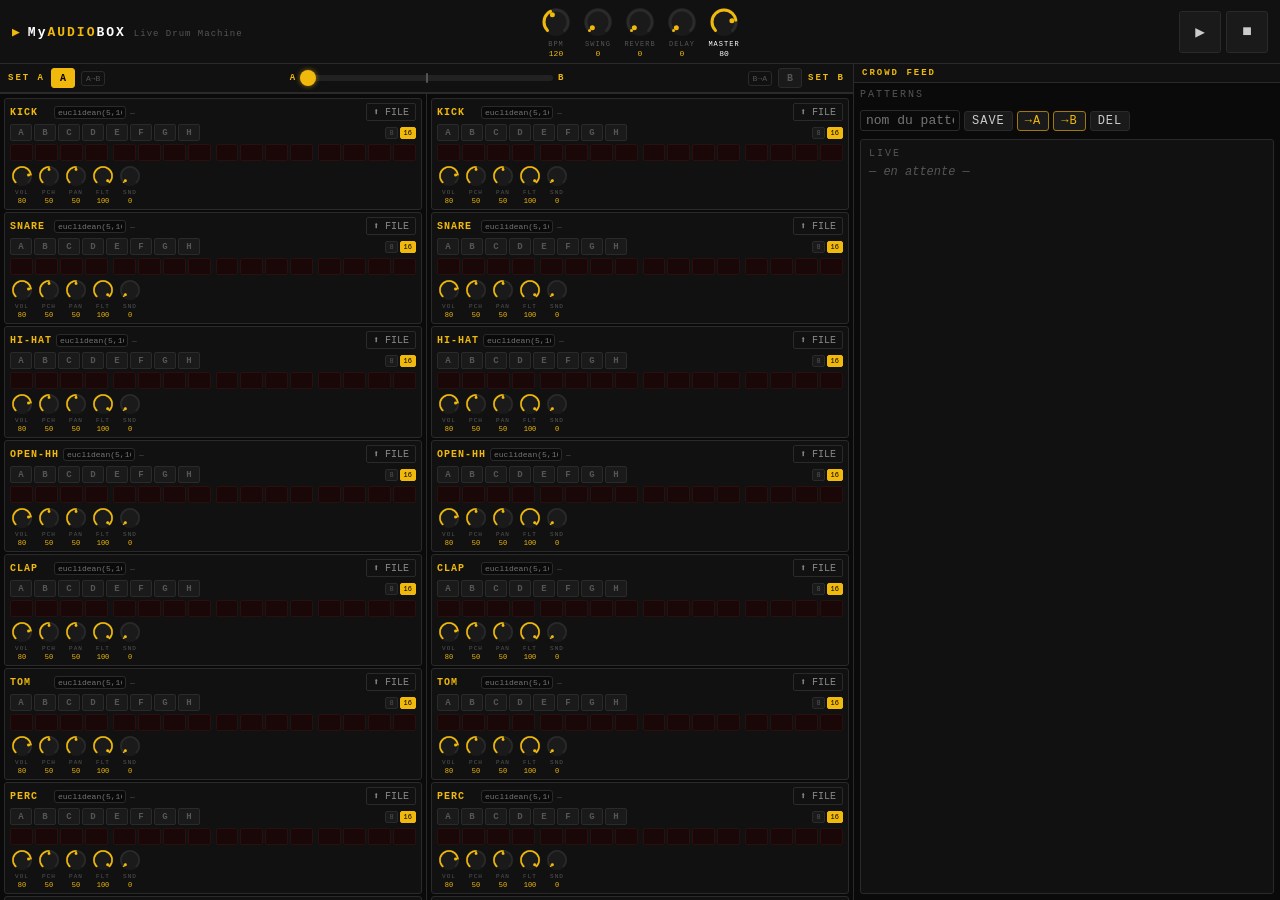
==== commit cbe464c5: "fix upload icon, play btn size, pattern save, load to A/B" ====
--- a/web/index.html
+++ b/web/index.html
@@ -99,9 +99,10 @@
         <div class="patterns-list" id="patterns-list"></div>
         <div class="pattern-row">
           <input type="text" id="pattern-name" class="pattern-input" placeholder="nom du pattern" />
-          <button id="btn-save"   class="btn-pattern">SAVE</button>
-          <button id="btn-load"   class="btn-pattern">LOAD</button>
-          <button id="btn-delete" class="btn-pattern btn-del">DEL</button>
+          <button id="btn-save"    class="btn-pattern">SAVE</button>
+          <button id="btn-load-a"  class="btn-pattern btn-send" title="Charger ce pattern dans le Set A">→A</button>
+          <button id="btn-load-b"  class="btn-pattern btn-send" title="Charger ce pattern dans le Set B">→B</button>
+          <button id="btn-delete"  class="btn-pattern btn-del">DEL</button>
         </div>
       </div>
 
@@ -123,6 +124,7 @@
 <script src="js/track.js"></script>
 <script src="js/ab-system.js"></script>
 <script src="js/ws-client.js"></script>
+<script src="js/crowd.js"></script>
 <script src="js/app.js"></script>
 </body>
 </html>
--- a/web/css/style.css
+++ b/web/css/style.css
@@ -97,9 +97,9 @@
   border: 1px solid var(--border);
   color: var(--text);
   font-family: var(--font);
-  font-size: 12px;
-  width: 30px;
-  height: 30px;
+  font-size: 16px;
+  width: 42px;
+  height: 42px;
   border-radius: var(--radius);
   cursor: pointer;
   display: flex;
@@ -272,7 +272,7 @@
 }
 
 .track-name {
-  font-size: 8px;
+  font-size: 10px;
   font-weight: bold;
   color: var(--yellow);
   letter-spacing: 1px;
@@ -313,16 +313,30 @@
 .sample-drop:hover, .track.drag-over .sample-drop { border-color: var(--yellow); color: var(--yellow); }
 .sample-drop.loaded { border-color: var(--yellow-dim); color: var(--text); border-style: solid; }
 
+
+.sample-name {
+  flex: 1;
+  min-width: 0;
+  font-size: 8px;
+  color: var(--text-dim);
+  overflow: hidden;
+  text-overflow: ellipsis;
+  white-space: nowrap;
+}
+
 .drop-btn {
   cursor: pointer;
-  font-size: 7px;
+  font-size: 10px;
   color: #888;
   border: 1px solid #2a2a2a;
   padding: 2px 6px;
   border-radius: 2px;
   white-space: nowrap;
-  margin-left: auto;
+  flex-shrink: 0;
   transition: all 0.1s;
+  display: flex;
+  align-items: center;
+  gap: 2px;
 }
 .drop-btn:hover {
   border-color: #F0B90B;
@@ -341,15 +355,15 @@
   border: 1px solid var(--border);
   color: var(--text-dim);
   font-family: var(--font);
-  font-size: 7px;
+  font-size: 9px;
   font-weight: bold;
-  width: 17px;
-  height: 13px;
+  width: 22px;
+  height: 17px;
   border-radius: 2px;
   cursor: pointer;
   padding: 0;
   transition: all 0.08s;
-  line-height: 13px;
+  line-height: 17px;
   text-align: center;
 }
 .slot-btn:hover { border-color: var(--yellow); color: var(--yellow); }
@@ -443,7 +457,7 @@
 }
 
 .patterns-label {
-  font-size: 8px;
+  font-size: 10px;
   letter-spacing: 2px;
   color: var(--text-dim);
 }
@@ -455,7 +469,7 @@
   border: 1px solid var(--border);
   color: var(--text);
   font-family: var(--font);
-  font-size: 9px;
+  font-size: 12px;
   padding: 2px 6px;
   border-radius: var(--radius);
   cursor: pointer;
@@ -476,7 +490,7 @@
   border: 1px solid var(--border);
   color: var(--yellow);
   font-family: var(--font);
-  font-size: 10px;
+  font-size: 13px;
   padding: 2px 5px;
   border-radius: var(--radius);
   outline: none;
@@ -489,7 +503,7 @@
   border: 1px solid var(--border);
   color: var(--text);
   font-family: var(--font);
-  font-size: 9px;
+  font-size: 12px;
   letter-spacing: 1px;
   padding: 2px 7px;
   border-radius: var(--radius);
@@ -497,6 +511,8 @@
   transition: all 0.1s;
 }
 .btn-pattern:hover { border-color: var(--yellow); color: var(--yellow); }
+.btn-send { color: var(--yellow); border-color: var(--yellow-dim); }
+.btn-send:hover { background: var(--yellow); color: #000; }
 .btn-del:hover { border-color: #ff4400; color: #ff4400; }
 
 /* Crowd live feed */
@@ -511,23 +527,121 @@
 }
 
 .crowd-title {
-  font-size: 8px;
+  font-size: 10px;
   letter-spacing: 2px;
   color: var(--text-dim);
   margin-bottom: 6px;
 }
 
+.crowd-section {
+  margin-bottom: 8px;
+  display: flex;
+  flex-direction: column;
+  gap: 3px;
+}
+
+.crowd-section--msgs { gap: 1px; }
+
+.cv-section-label {
+  font-size: 9px;
+  letter-spacing: 2px;
+  color: var(--text-dim);
+  text-transform: uppercase;
+  margin-bottom: 2px;
+}
+
+/* Vote / BPM rows */
+.cv-row {
+  display: flex;
+  align-items: center;
+  gap: 5px;
+}
+
+.cv-label {
+  font-size: 10px;
+  color: var(--text-dim);
+  width: 38px;
+  flex-shrink: 0;
+}
+
+.cv-bar {
+  flex: 1;
+  height: 6px;
+  background: var(--bg4);
+  border-radius: 3px;
+  overflow: hidden;
+}
+
+.cv-fill {
+  height: 100%;
+  background: var(--yellow);
+  border-radius: 3px;
+  transition: width 0.3s ease;
+}
+.cv-fill--red   { background: #dd2200; }
+.cv-fill--green { background: #22bb44; }
+.cv-fill--blue  { background: #2266dd; }
+.cv-fill--dim   { background: #666; }
+
+.cv-count {
+  font-size: 10px;
+  color: var(--yellow);
+  width: 16px;
+  text-align: right;
+  flex-shrink: 0;
+}
+
+/* BPM delta */
+.cv-delta-row {
+  display: flex;
+  align-items: center;
+  gap: 8px;
+  margin-top: 2px;
+}
+
+.cv-delta {
+  font-size: 17px;
+  font-weight: bold;
+  color: var(--text-dim);
+  letter-spacing: 1px;
+}
+.cv-delta--pos { color: #22bb44; }
+.cv-delta--neg { color: #dd2200; }
+
+/* Genres */
+.crowd-genre-list {
+  display: flex;
+  flex-wrap: wrap;
+  gap: 3px;
+}
+
+.genre-chip {
+  background: var(--bg3);
+  border: 1px solid var(--border);
+  color: var(--yellow);
+  font-size: 10px;
+  padding: 1px 5px;
+  border-radius: var(--radius);
+}
+
+/* Feed messages */
 .crowd-item {
-  padding: 3px 0;
+  padding: 2px 0;
   border-bottom: 1px solid var(--border);
-  font-size: 9px;
+  font-size: 10px;
   color: var(--text-dim);
 }
 .crowd-item:last-child { border-bottom: none; }
 .crowd-item .crowd-tag { color: var(--yellow); }
 
+.cv-empty {
+  font-size: 10px;
+  color: var(--text-dim);
+  font-style: italic;
+}
+
 .crowd-empty {
-  font-size: 9px;
+  font-size: 12px;
   color: var(--text-dim);
   font-style: italic;
 }
